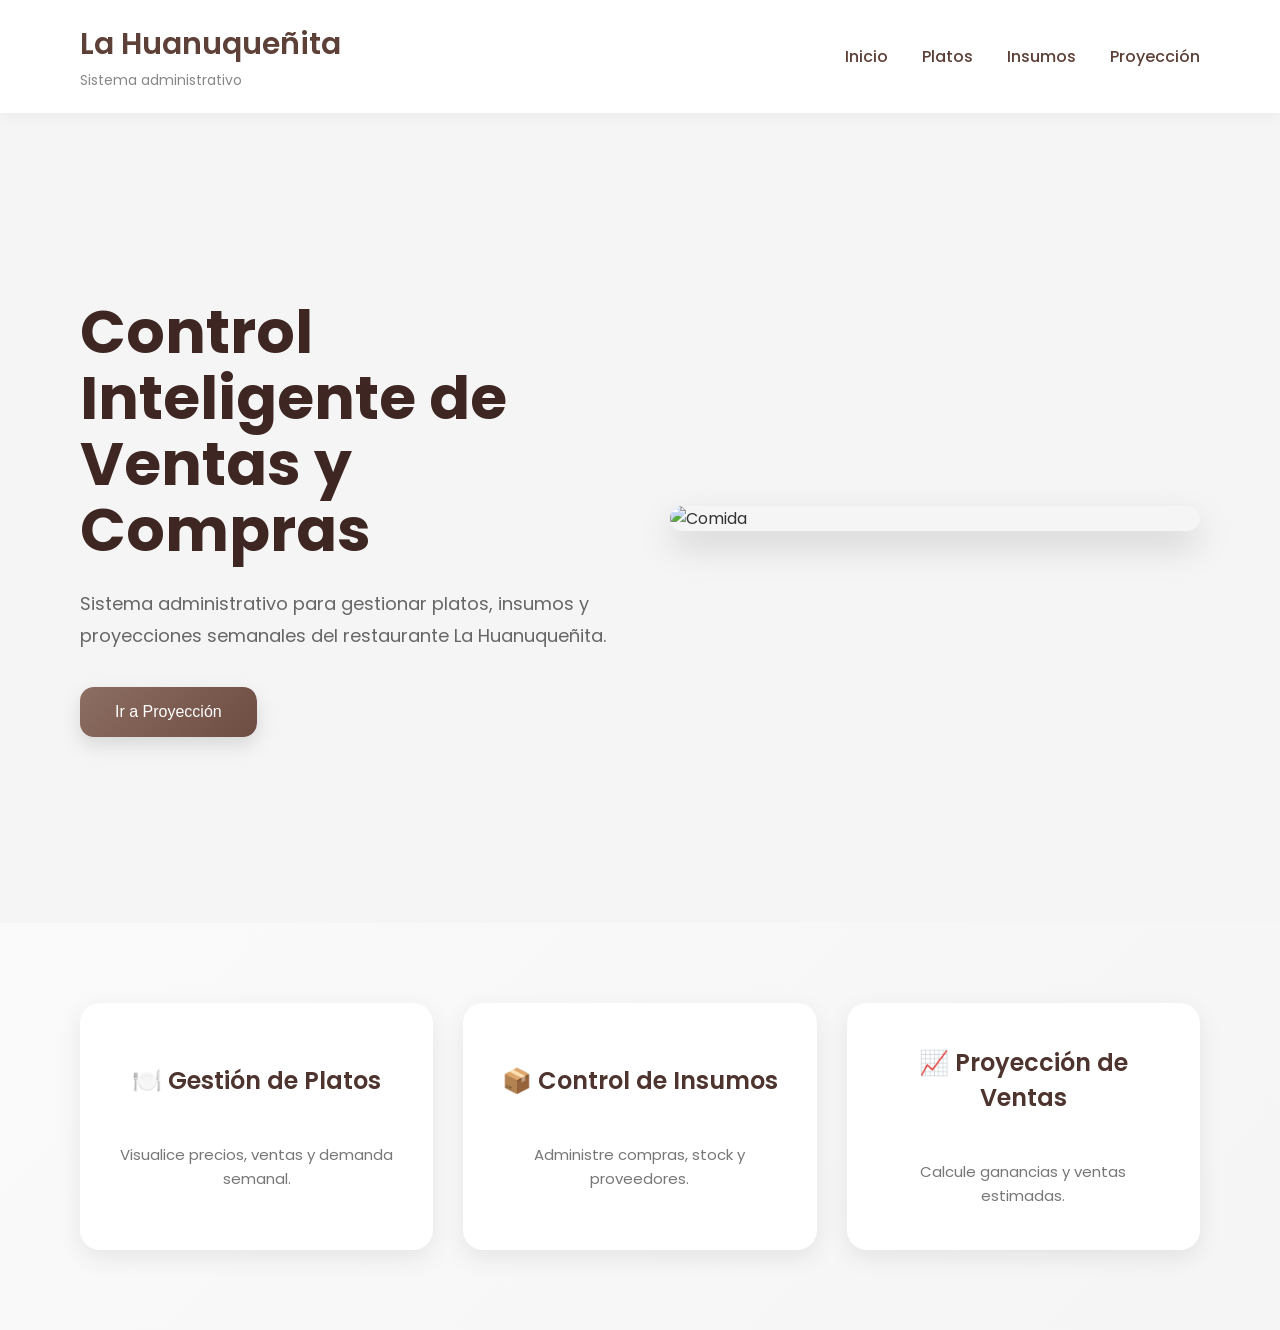
==== index.html @ e3b9949a "Add files via upload" ====
<!DOCTYPE html>
<html lang="es">
<head>
    <meta charset="UTF-8">
    <meta name="viewport" content="width=device-width, initial-scale=1.0">
    <title>Inicio - La Huanuqueñita</title>

    <link rel="stylesheet" href="style.css">
</head>
<body>

    <!-- HEADER -->

    <header>

        <div class="logo">
            <h1>La Huanuqueñita</h1>
            <p>Sistema administrativo</p>
        </div>

        <nav>
            <a href="index.html">Inicio</a>
            <a href="platos.html">Platos</a>
            <a href="insumos.html">Insumos</a>
            <a href="proyeccion.html">Proyección</a>
        </nav>

    </header>

    <!-- HERO -->

    <section class="hero">

        <div class="hero-text">

            <h2>
                Control Inteligente de Ventas y Compras
            </h2>

            <p>
                Sistema administrativo para gestionar platos,
                insumos y proyecciones semanales
                del restaurante La Huanuqueñita.
            </p>

            <a href="proyeccion.html">
                <button>
                    Ir a Proyección
                </button>
            </a>

        </div>

        <div class="hero-image">

            <img src="Image restaurante/99123a69dadc49d0b412ba7c75240e7a_pescado_frito.jpeg" alt="Comida">

        </div>

    </section>

    <!-- ACCESOS RAPIDOS -->

    <section class="acceso directo">

        <a href="platos.html" class="acceso directo-card">

            <h3>🍽️ Gestión de Platos</h3>

            <p>
                Visualice precios, ventas y demanda semanal.
            </p>

        </a>

        <a href="insumos.html" class="acceso directo-card">

            <h3>📦 Control de Insumos</h3>

            <p>
                Administre compras, stock y proveedores.
            </p>

        </a>

        <a href="proyeccion.html" class="acceso directo-card">

            <h3>📈 Proyección de Ventas</h3>

            <p>
                Calcule ganancias y ventas estimadas.
            </p>

        </a>

    </section>

</body>
</html>
---- style.css ----
@import url('https://fonts.googleapis.com/css2?family=Poppins:wght@300;400;500;600&display=swap');

*{
    margin: 0;
    padding: 0;
    box-sizing: border-box;
}

/* ================= LOGIN ================= */

.login-body{
    font-family: 'Poppins', sans-serif;
    background: linear-gradient(135deg,#e7c8b9,#d7ccc8);
    min-height: 100vh;
    display: flex;
    justify-content: center;
    align-items: center;
    padding: 40px;
}

.login-box{
    width: 950px;
    background: white;
    border-radius: 30px;
    overflow: hidden;
    display: flex;
    box-shadow: 0 15px 40px rgba(0,0,0,0.12);
}

.login-image{
    width: 50%;
}

.login-image img{
    width: 100%;
    height: 100%;
    object-fit: cover;
}

.login-content{
    width: 50%;
    padding: 60px;
    display: flex;
    flex-direction: column;
    justify-content: center;
}

.login-content h1{
    font-size: 42px;
    color: #4e342e;
    margin-bottom: 15px;
}

.login-content p{
    color: #777;
    margin-bottom: 35px;
    line-height: 1.7;
}

.login-content form{
    display: flex;
    flex-direction: column;
}

.login-content input{
    padding: 16px;
    margin-bottom: 20px;
    border: 1px solid #ddd;
    border-radius: 14px;
    font-size: 15px;
    outline: none;
    transition: 0.3s;
}

.login-content input:focus{
    border-color: #8d6e63;
}

.login-content button{
    padding: 16px;
    border: none;
    border-radius: 14px;
    background: linear-gradient(135deg,#8d6e63,#6d4c41);
    color: white;
    font-size: 16px;
    cursor: pointer;
    transition: 0.3s;
}

.login-content button:hover{
    transform: translateY(-3px);
}

/* ================= PAGINA PRINCIPAL ================= */

body{
    font-family: 'Poppins', sans-serif;
    background: #f5f5f5;
    color: #333;
}

/* HEADER */

header{
    width: 100%;
    display: flex;
    justify-content: space-between;
    align-items: center;
    padding: 22px 80px;
    background: rgba(255,255,255,0.95);
    backdrop-filter: blur(10px);
    position: sticky;
    top: 0;
    z-index: 100;
    box-shadow: 0 2px 15px rgba(0,0,0,0.05);
}

.logo h1{
    color: #5d4037;
    font-size: 30px;
    font-weight: 600;
}

.logo p{
    color: #888;
    font-size: 14px;
    margin-top: 3px;
}

nav a{
    text-decoration: none;
    margin-left: 30px;
    color: #5d4037;
    font-weight: 500;
    position: relative;
    transition: 0.3s;
}

nav a::after{
    content: '';
    width: 0%;
    height: 2px;
    background: #a1887f;
    position: absolute;
    left: 0;
    bottom: -5px;
    transition: 0.3s;
}

nav a:hover::after{
    width: 100%;
}

/* HERO */

.hero{
    display: flex;
    align-items: center;
    justify-content: space-between;
    padding: 80px;
    min-height: 90vh;
    gap: 60px;
}

.hero-text{
    width: 50%;
}

.hero-text h2{
    font-size: 60px;
    color: #3e2723;
    line-height: 1.1;
    margin-bottom: 25px;
}

.hero-text p{
    font-size: 18px;
    color: #666;
    line-height: 1.8;
    margin-bottom: 35px;
}

.hero-text button{
    padding: 16px 35px;
    border: none;
    background: linear-gradient(135deg,#8d6e63,#6d4c41);
    color: white;
    border-radius: 14px;
    font-size: 16px;
    cursor: pointer;
    transition: 0.3s;
    box-shadow: 0 8px 20px rgba(0,0,0,0.12);
}

.hero-text button:hover{
    transform: translateY(-3px);
}

.hero-image{
    width: 50%;
    display: flex;
    justify-content: center;
    align-items: center;
}

.hero-image img{
    width: 100%;
    max-width: 550px;
    height: auto;
    border-radius: 25px;
    object-fit: cover;
    box-shadow: 0 15px 35px rgba(0,0,0,0.15);
}

/* ESTADISTICAS */

.stats{
    display: grid;
    grid-template-columns: repeat(4,1fr);
    gap: 25px;
    padding: 0 80px 80px;
}

.card{
    background: white;
    padding: 35px;
    border-radius: 24px;
    transition: 0.3s;
    box-shadow: 0 8px 25px rgba(0,0,0,0.06);
}

.card:hover{
    transform: translateY(-8px);
}

.card h3{
    color: #6d4c41;
    margin-bottom: 20px;
    font-size: 18px;
}

.card p{
    font-size: 38px;
    font-weight: 600;
    color: #3e2723;
}

/* ACCESO DIRECTO */

.acceso{
    display: grid;
    grid-template-columns: repeat(3, 1fr);
    gap: 30px;
    padding: 80px;
    background: linear-gradient(135deg, #fafafa 0%, #f5f5f5 100%);
}

.acceso.directo{
    display: grid;
    grid-template-columns: repeat(3, 1fr);
    gap: 30px;
    padding: 80px;
    background: linear-gradient(135deg, #fafafa 0%, #f5f5f5 100%);
}

.acceso.directo-card{
    background: white;
    padding: 40px 30px;
    border-radius: 20px;
    text-align: center;
    text-decoration: none;
    color: inherit;
    box-shadow: 0 8px 25px rgba(0,0,0,0.08);
    transition: 0.4s ease;
    border: 2px solid transparent;
    display: flex;
    flex-direction: column;
    justify-content: center;
    align-items: center;
}

.acceso.directo-card:hover{
    transform: translateY(-12px);
    box-shadow: 0 15px 40px rgba(0,0,0,0.15);
    border-color: #8d6e63;
}

.acceso.directo-card h3{
    font-size: 24px;
    color: #4e342e;
    margin-bottom: 15px;
    font-weight: 600;
}

.acceso.directo-card p{
    font-size: 15px;
    color: #777;
    line-height: 1.6;
}

/* RESPONSIVE */

@media(max-width:900px){

    .login-box{
        flex-direction: column;
        width: 100%;
    }

    .login-image,
    .login-content{
        width: 100%;
    }

    .login-image{
        height: 250px;
    }

    header{
        padding: 20px 30px;
    }

    .hero{
        flex-direction: column;
        padding: 50px 30px;
        text-align: center;
    }

    .hero-text{
        width: 100%;
    }

    .hero-image{
        width: 100%;
    }

    .hero-image img{
        width: 100%;
        max-width: 100%;
    }

    .stats{
        grid-template-columns: repeat(2,1fr);
        padding: 30px;
    }

    .acceso.directo{
        grid-template-columns: repeat(2, 1fr);
        padding: 50px 30px;
    }
}

@media(max-width:600px){

    nav{
        display: none;
    }

    .hero-text h2{
        font-size: 42px;
    }

    .stats{
        grid-template-columns: 1fr;
    }

    .acceso.directo{
        grid-template-columns: 1fr;
        padding: 30px;
    }

    .acceso.directo-card{
        padding: 30px 20px;
    }

    .acceso.directo-card h3{
        font-size: 20px;
    }
}
/* PLATOS */

.platos{
    padding: 80px;
}

.titulo-section{
    text-align: center;
    margin-bottom: 50px;
}

.titulo-section h2{
    font-size: 42px;
    color: #3e2723;
    margin-bottom: 10px;
}

.titulo-section p{
    color: #777;
    font-size: 17px;
}

.platos-container{
    display: grid;
    grid-template-columns: repeat(3,1fr);
    gap: 30px;
}

.plato-card{
    background: white;
    border-radius: 25px;
    overflow: hidden;
    box-shadow: 0 10px 25px rgba(0,0,0,0.08);
    transition: 0.3s;
}

.plato-card:hover{
    transform: translateY(-10px);
}

.plato-card img{
    width: 100%;
    height: 250px;
    object-fit: cover;
}

.plato-info{
    padding: 25px;
}

.plato-info h3{
    color: #4e342e;
    margin-bottom: 12px;
    font-size: 24px;
}

.plato-info p{
    color: #666;
    margin-bottom: 10px;
}

.plato-info span{
    background: #efebe9;
    padding: 8px 14px;
    border-radius: 10px;
    font-size: 14px;
    color: #5d4037;
    font-weight: 500;
}

/* TITULO PAGE */

.titulo-page{
    padding: 60px 80px 20px;
}

.titulo-page h2{
    font-size: 42px;
    color: #3e2723;
    margin-bottom: 10px;
}

.titulo-page p{
    color: #777;
}

/* PLATOS */

.platos-container{
    display: grid;
    grid-template-columns: repeat(3,1fr);
    gap: 30px;
    padding: 40px 80px 80px;
}

.plato-card{
    background: white;
    border-radius: 25px;
    overflow: hidden;
    box-shadow: 0 10px 25px rgba(0,0,0,0.08);
    transition: 0.3s;
}

.plato-card:hover{
    transform: translateY(-8px);
}

.plato-card img{
    width: 100%;
    height: 240px;
    object-fit: cover;
}

.plato-info{
    padding: 25px;
}

.plato-info h3{
    color: #4e342e;
    margin-bottom: 15px;
}

.plato-info p{
    color: #666;
    margin-bottom: 10px;
}

.activo,
.medio,
.bajo{
    display: inline-block;
    padding: 8px 14px;
    border-radius: 10px;
    font-size: 14px;
    margin-top: 10px;
}

.activo{
    background: #dcedc8;
    color: #33691e;
}

.medio{
    background: #fff9c4;
    color: #f57f17;
}

.bajo{
    background: #ffcdd2;
    color: #b71c1c;
}

/* TABLA INSUMOS */

.tabla-section{
    padding: 40px 80px 80px;
}

table{
    width: 100%;
    border-collapse: collapse;
    background: white;
    border-radius: 20px;
    overflow: hidden;
    box-shadow: 0 10px 25px rgba(0,0,0,0.08);
}

thead{
    background: #6d4c41;
    color: white;
}

th,
td{
    padding: 20px;
    text-align: center;
}

tbody tr{
    border-bottom: 1px solid #eee;
}

tbody tr:hover{
    background: #f9f9f9;
}

/* CALCULADORA */

.calculadora{
    padding: 40px 80px 80px;
}

.calculadora-box{
    background: white;
    padding: 40px;
    border-radius: 25px;
    box-shadow: 0 10px 30px rgba(0,0,0,0.08);

    display: grid;
    grid-template-columns: repeat(2,1fr);
    gap: 20px;
}

.calculadora-box input{
    padding: 18px;
    border-radius: 14px;
    border: 1px solid #ddd;
    font-size: 15px;
    outline: none;
}

.calculadora-box input:focus{
    border-color: #8d6e63;
}

.calculadora-box button{
    grid-column: span 2;

    padding: 18px;
    border: none;
    border-radius: 14px;
    background: linear-gradient(135deg,#8d6e63,#6d4c41);
    color: white;
    font-size: 16px;
    cursor: pointer;
    transition: 0.3s;
}

.calculadora-box button:hover{
    transform: translateY(-3px);
}

/* RESULTADOS */

.resultado{
    margin-top: 35px;
    background: white;
    padding: 35px;
    border-radius: 20px;
    box-shadow: 0 10px 25px rgba(0,0,0,0.08);
}

.resultado h3{
    margin-bottom: 15px;
    color: #4e342e;
}

.calculadora-box select{
    padding: 18px;
    border-radius: 14px;
    border: 1px solid #ddd;
    font-size: 15px;
    outline: none;
}

/* ACCESOS */

.accesos{
    padding: 20px 80px 80px;

    display: grid;
    grid-template-columns: repeat(3,1fr);
    gap: 30px;
}

.acceso-card{
    background: white;
    padding: 35px;
    border-radius: 25px;
    text-decoration: none;
    box-shadow: 0 10px 25px rgba(0,0,0,0.08);

    transition: 0.3s;
}

.acceso-card:hover{
    transform: translateY(-8px);
}

.acceso-card h3{
    color: #4e342e;
    margin-bottom: 15px;
    font-size: 24px;
}

.acceso-card p{
    color: #666;
    line-height: 1.7;
}
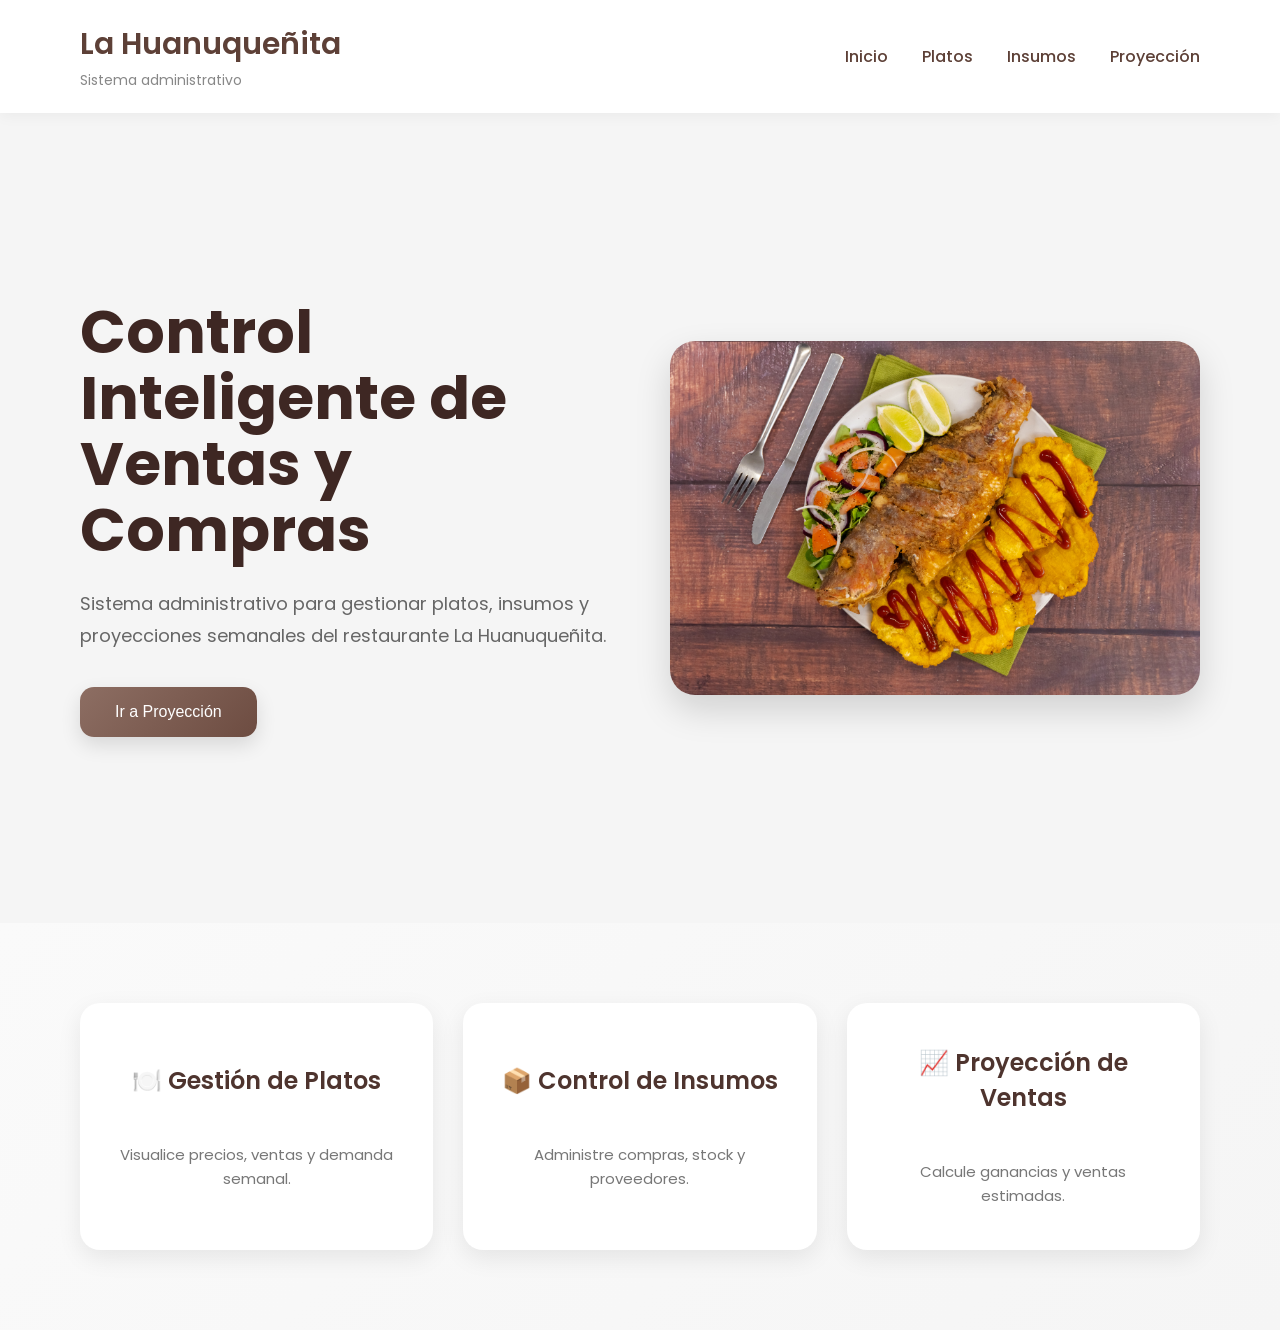
==== commit f62b0795: "Update index.html" ====
--- a/index.html
+++ b/index.html
@@ -53,7 +53,7 @@
 
         <div class="hero-image">
 
-            <img src="Image restaurante/99123a69dadc49d0b412ba7c75240e7a_pescado_frito.jpeg" alt="Comida">
+            <img src="99123a69dadc49d0b412ba7c75240e7a_pescado_frito.jpeg" alt="Comida">
 
         </div>
 
@@ -96,4 +96,4 @@
     </section>
 
 </body>
-</html>+</html>
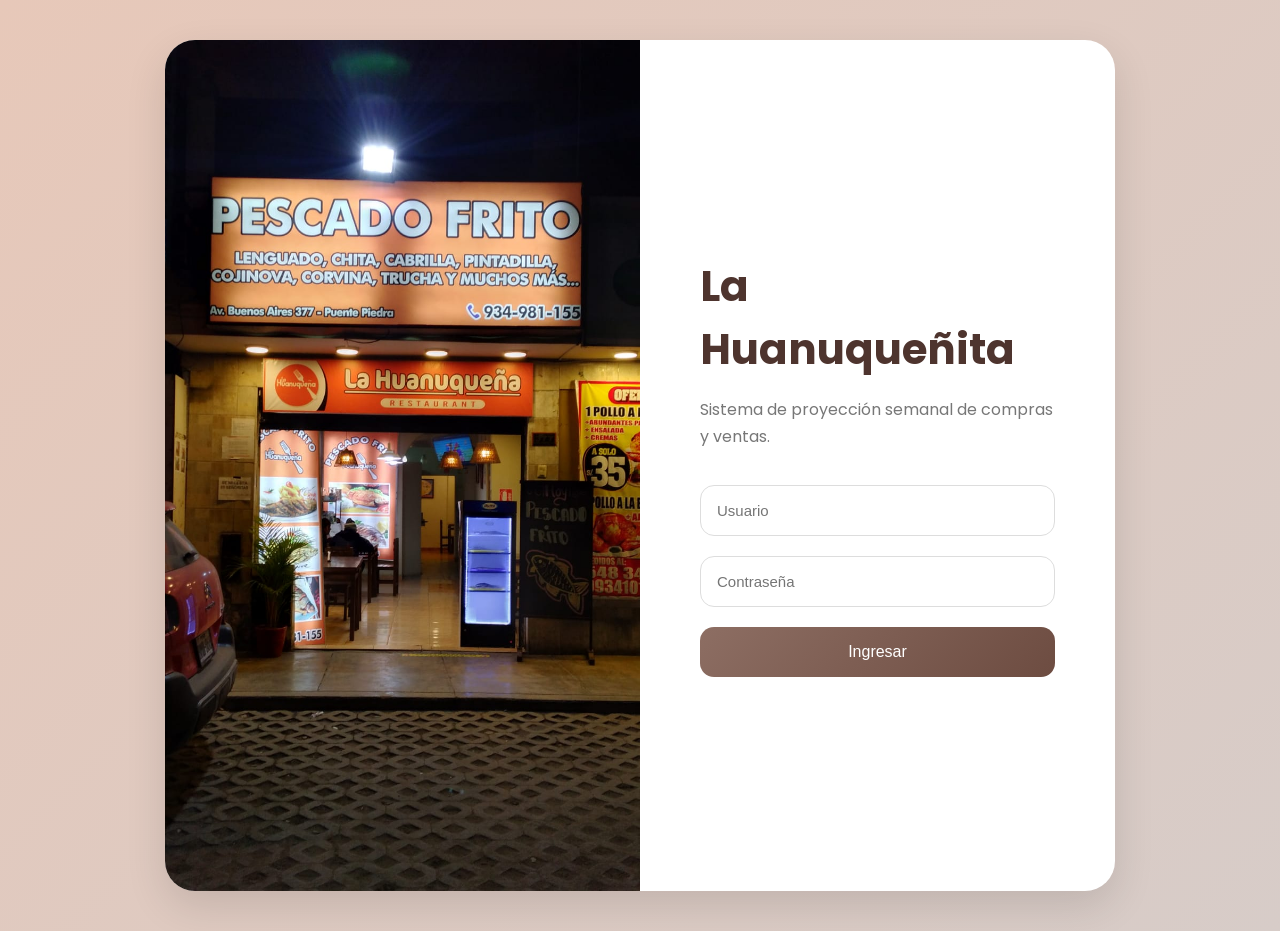
==== commit 36ca7722: "Rename index_1.html to index.html" ====
--- a/index.html
+++ b/index.html
@@ -3,97 +3,39 @@
 <head>
     <meta charset="UTF-8">
     <meta name="viewport" content="width=device-width, initial-scale=1.0">
-    <title>Inicio - La Huanuqueñita</title>
+    <title>Login - La Huanuqueñita</title>
 
     <link rel="stylesheet" href="style.css">
 </head>
-<body>
+<body class="login-body">
 
-    <!-- HEADER -->
+    <div class="login-box">
 
-    <header>
-
-        <div class="logo">
-            <h1>La Huanuqueñita</h1>
-            <p>Sistema administrativo</p>
+        <div class="login-image">
+            <img src="480714661_1044878470990859_1347130181764562084_n.jpg" alt="Restaurante">
         </div>
 
-        <nav>
-            <a href="index.html">Inicio</a>
-            <a href="platos.html">Platos</a>
-            <a href="insumos.html">Insumos</a>
-            <a href="proyeccion.html">Proyección</a>
-        </nav>
+        <div class="login-content">
 
-    </header>
-
-    <!-- HERO -->
-
-    <section class="hero">
-
-        <div class="hero-text">
-
-            <h2>
-                Control Inteligente de Ventas y Compras
-            </h2>
+            <h1>La Huanuqueñita</h1>
 
             <p>
-                Sistema administrativo para gestionar platos,
-                insumos y proyecciones semanales
-                del restaurante La Huanuqueñita.
+                Sistema de proyección semanal de compras y ventas.
             </p>
 
-            <a href="proyeccion.html">
-                <button>
-                    Ir a Proyección
-                </button>
-            </a>
+            <form action="index.html">
+
+                <input type="text" placeholder="Usuario">
+
+                <input type="password" placeholder="Contraseña">
+
+                <button type="submit">Ingresar</button>
+
+            </form>
 
         </div>
 
-        <div class="hero-image">
-
-            <img src="99123a69dadc49d0b412ba7c75240e7a_pescado_frito.jpeg" alt="Comida">
-
-        </div>
-
-    </section>
-
-    <!-- ACCESOS RAPIDOS -->
-
-    <section class="acceso directo">
-
-        <a href="platos.html" class="acceso directo-card">
-
-            <h3>🍽️ Gestión de Platos</h3>
-
-            <p>
-                Visualice precios, ventas y demanda semanal.
-            </p>
-
-        </a>
-
-        <a href="insumos.html" class="acceso directo-card">
-
-            <h3>📦 Control de Insumos</h3>
-
-            <p>
-                Administre compras, stock y proveedores.
-            </p>
-
-        </a>
-
-        <a href="proyeccion.html" class="acceso directo-card">
-
-            <h3>📈 Proyección de Ventas</h3>
-
-            <p>
-                Calcule ganancias y ventas estimadas.
-            </p>
-
-        </a>
-
-    </section>
+    </div>
 
 </body>
 </html>
